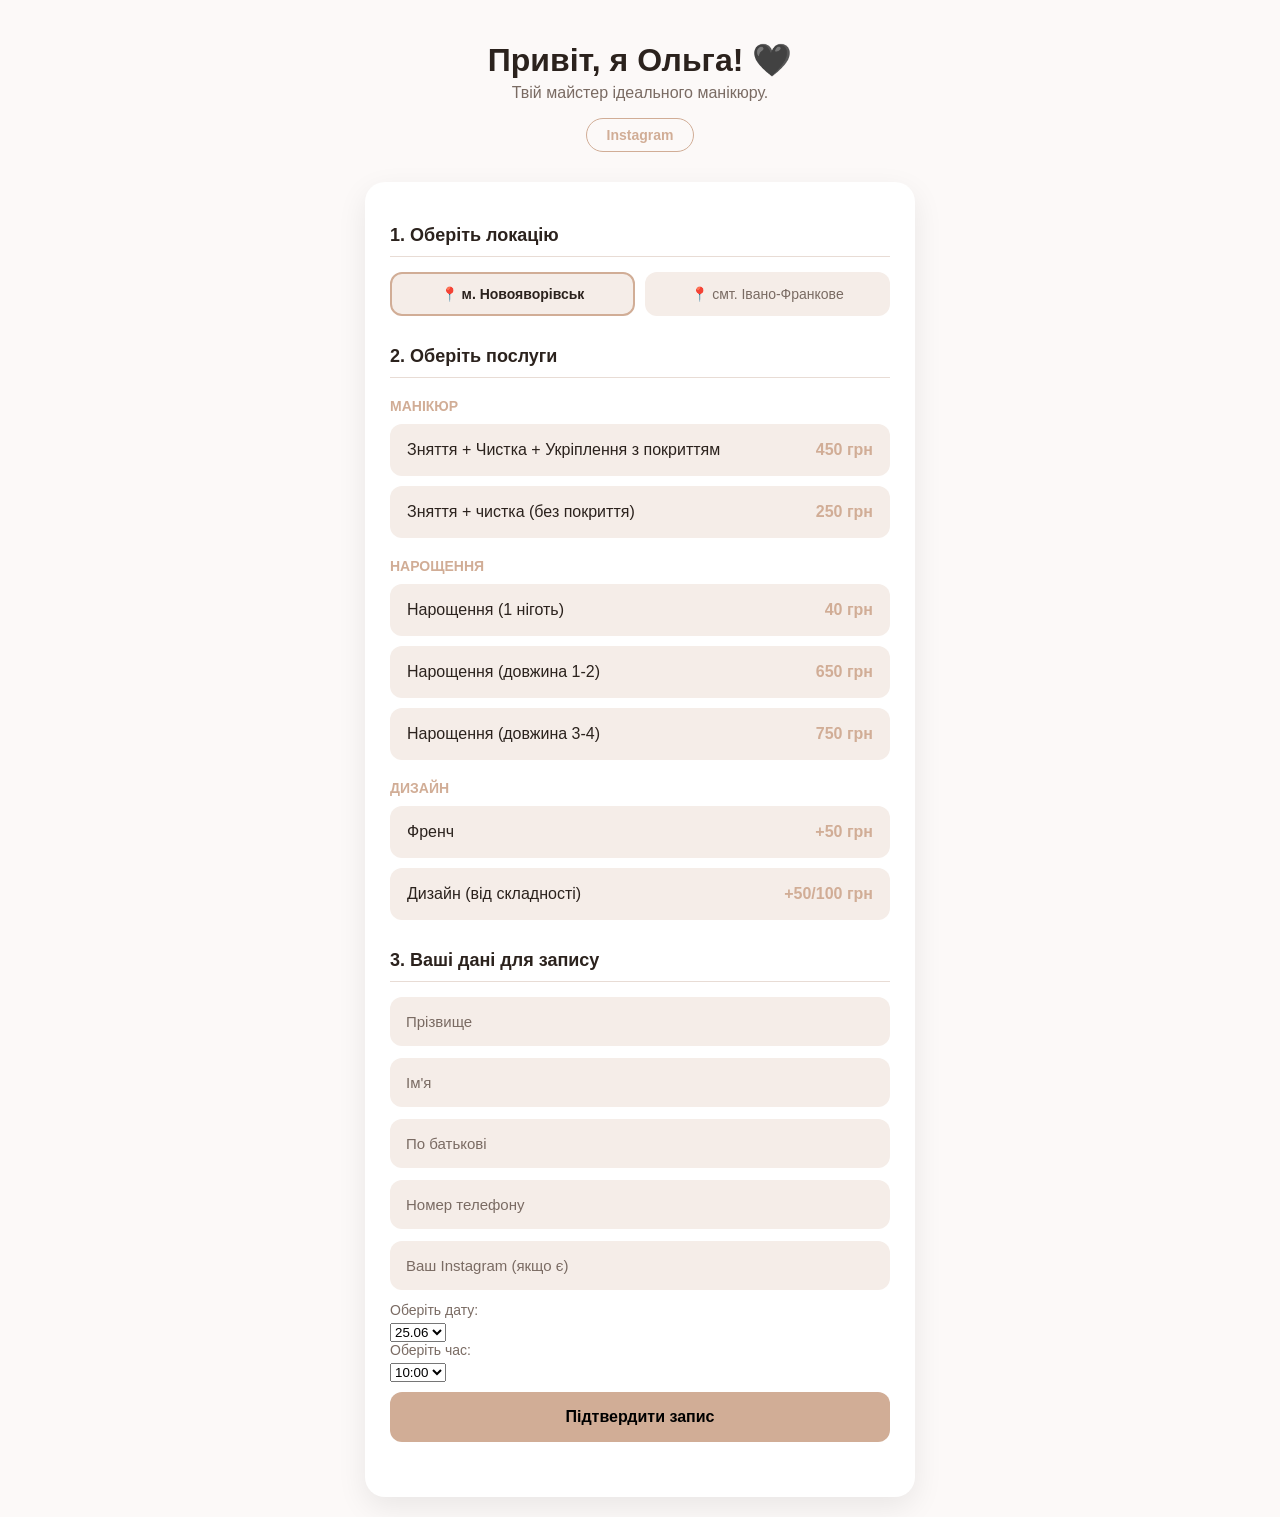
==== index.html @ 77cfbae9 "оновлення сайту та адмінки" ====
<!DOCTYPE html>
<html lang="uk">
<head>
    <meta charset="UTF-8">
    <meta name="viewport" content="width=device-width, initial-scale=1.0">
    <title>RIZHKO_NAILS | Студія манікюру</title>
    <link rel="stylesheet" href="style.css">
    <!-- EasyWeek Booking Software: https://easyweek.com.ua -->
<script src="https://booking.easyweek.com.ua/widget.js"></script>
</head>
<body>

    <header>
        <h1>Привіт, я Ольга! 🖤</h1>
        <p>Твій майстер ідеального манікюру.</p>
        <a href="https://www.instagram.com/rizhko_nails_/" target="_blank">Instagram</a>
    </header>

    <section class="widget-container">
  
        <form name="booking" method="POST" data-netlify="true">

            <div class="step-block">
                <h3>1. Оберіть локацію</h3>
                <div class="city-selector">
                    <label class="city-card">
                        <input type="radio" name="city" value="Новояворівськ" checked>
                        <div class="city-content">📍 м. Новояворівськ</div>
                    </label>
                    <label class="city-card">
                        <input type="radio" name="city" value="Івано-Франкове">
                        <div class="city-content">📍 смт. Івано-Франкове</div>
                    </label>
                </div>
            </div>

            <div class="step-block">
                <h3>2. Оберіть послуги</h3>
                
                <h4 class="category-title">Манікюр</h4>
                
                <label class="service-label">
                    <input type="checkbox" name="services" value="Манікюр з покриттям (450 грн)">
                    <div class="service-card">
                        <span class="service-name">Зняття + Чистка + Укріплення з покриттям</span>
                        <span class="service-price">450 грн</span>
                    </div>
                </label>

                <label class="service-label">
                    <input type="checkbox" name="services" value="Чистка без покриття (250 грн)">
                    <div class="service-card">
                        <span class="service-name">Зняття + чистка (без покриття)</span>
                        <span class="service-price">250 грн</span>
                    </div>
                </label>

                <h4 class="category-title">Нарощення</h4>
                
                <label class="service-label">
                    <input type="checkbox" name="services" value="Нарощення 1 ніготь (40 грн)">
                    <div class="service-card">
                        <span class="service-name">Нарощення (1 ніготь)</span>
                        <span class="service-price">40 грн</span>
                    </div>
                </label>

                <label class="service-label">
                    <input type="checkbox" name="services" value="Нарощення довжина 1-2 (650 грн)">
                    <div class="service-card">
                        <span class="service-name">Нарощення (довжина 1-2)</span>
                        <span class="service-price">650 грн</span>
                    </div>
                </label>

                <label class="service-label">
                    <input type="checkbox" name="services" value="Нарощення довжина 3-4 (750 грн)">
                    <div class="service-card">
                        <span class="service-name">Нарощення (довжина 3-4)</span>
                        <span class="service-price">750 грн</span>
                    </div>
                </label>

                <h4 class="category-title">Дизайн</h4>
                
                <label class="service-label">
                    <input type="checkbox" name="services" value="Френч (+50 грн)">
                    <div class="service-card">
                        <span class="service-name">Френч</span>
                        <span class="service-price">+50 грн</span>
                    </div>
                </label>

                <label class="service-label">
                    <input type="checkbox" name="services" value="Дизайн (+50/100 грн)">
                    <div class="service-card">
                        <span class="service-name">Дизайн (від складності)</span>
                        <span class="service-price">+50/100 грн</span>
                    </div>
                </label>
            </div>

            <div class="step-block">
                <h3>3. Ваші дані для запису</h3>
                
                <input type="text" name="surname" placeholder="Прізвище" required>
                <input type="text" name="name" placeholder="Ім'я" required>
                <input type="text" name="patronymic" placeholder="По батькові" required>
                <input type="tel" name="phone" placeholder="Номер телефону" required>
                <input type="text" name="instagram" placeholder="Ваш Instagram (якщо є)">

                <label class="date-label">Оберіть дату:</label>
                 <select name="date" id="date-select" required>
                  <option value="">Завантаження дат...</option>
                 </select>

                <label class="date-label">Оберіть час:</label>
                 <select name="time" id="time-select" required>
                  <option value="">Спочатку оберіть місто...</option>
                 </select>    

                <button type="submit">Підтвердити запис</button>
            </div>

        </form>
    </section>

    <div id="success-modal" class="modal-overlay">
        <div class="modal-box">
            <h3>Дякую за запис! 🖤</h3>
            <p>Я отримала ваші дані. Зв'яжуся з вами найближчим часом для підтвердження!</p>
            <button type="button" class="close-btn" onclick="closeModal()">Супер, чекаю</button>
        </div>
    </div>

        <script>
    // Завантаження даних
    fetch('content.json')
        .then(response => response.json())
        .then(data => {
            const cityInputs = document.querySelectorAll('input[name="city"]');
            const dateSelect = document.getElementById('date-select');
            const timeSelect = document.getElementById('time-select');

            function updateSchedule() {
                const selectedCity = document.querySelector('input[name="city"]:checked').value;
                const cityKey = (selectedCity === "Новояворівськ") ? 'novoyavorivsk' : 'ivano_frankove';
                const schedule = data[cityKey];

                dateSelect.innerHTML = schedule.dates.map(d => `<option value="${d}">${d}</option>`).join('');
                timeSelect.innerHTML = schedule.hours.map(h => `<option value="${h}">${h}</option>`).join('');
            }

            cityInputs.forEach(input => input.addEventListener('change', updateSchedule));
            updateSchedule();
        });

    const form = document.forms["booking"];
    const modal = document.getElementById("success-modal");

    form.addEventListener("submit", function(event) {
        event.preventDefault(); 
        fetch("/", {
            method: "POST",
            headers: { "Content-Type": "application/x-www-form-urlencoded" },
            body: new URLSearchParams(new FormData(form)).toString()
        }).then(() => {
            modal.style.display = "flex"; 
            form.reset(); 
        });
    });

    function closeModal() {
        modal.style.display = "none";
    }
</script>

</body>
</html>
---- style.css ----
/*Автоматична зміна теми*/
:root {
    --bg-color: #fcf9f8;
    --text-color: #2b221d;
    --card-bg: #ffffff;
    --element-bg: #f5ede8;
    --border-color: #e8dcd5;
    --text-muted: #7a6b63;
    --accent-color: #d1ad96;
}

@media (prefers-color-scheme: dark) {
    :root {
        --bg-color: #121212;
        --text-color: #f5f5f5;
        --card-bg: #1a1a1a;
        --element-bg: #2a2a2a;
        --accent-color: #d1ad96;
        --border-color: #333333;
        --text-muted: #a0a0a0;
    }
}



body {
    font-family: 'Segoe UI', Tahoma, Geneva, Verdana, sans-serif;
    background-color: var(--bg-color);
    color: var(--text-color);
    margin: 0;
    padding: 20px;
    transition: background-color 0.4s, color 0.4s;
}

header {
    text-align: center;
    margin-bottom: 30px;
}

header h1 {
    color: var(--text-color);
    margin-bottom: 5px;
}

header p {
    color: var(--text-muted);
    margin-top: 0;
}

header a {
    display: inline-block;
    background-color: transparent;
    color: var(--accent-color);
    text-decoration: none;
    padding: 8px 20px;
    border-radius: 20px;
    border: 1px solid var(--accent-color);
    font-size: 14px;
    font-weight: bold;
    transition: 0.3s;
}

header a:hover {
    background-color: var(--accent-color);
    color: #000000;
}


.widget-container {
    background-color: var(--card-bg);
    max-width: 500px;
    margin: 0 auto;
    border-radius: 20px;
    padding: 25px;
    box-shadow: 0 10px 30px rgba(0, 0, 0, 0.08);
    transition: background-color 0.4s;
}

.step-block {
    margin-bottom: 30px;
}

h3 {
    color: var(--text-color);
    font-size: 18px;
    margin-bottom: 15px;
    border-bottom: 1px solid var(--border-color);
    padding-bottom: 10px;
}

.city-selector {
    display: flex;
    gap: 10px;
}

.city-card {
    flex: 1;
    cursor: pointer;
}

.city-card input {
    display: none;
}

.city-content {
    background-color: var(--element-bg);
    color: var(--text-muted);
    padding: 12px;
    border-radius: 12px;
    text-align: center;
    font-size: 14px;
    border: 2px solid transparent;
    transition: 0.3s;
}

.city-card input:checked + .city-content {
    border-color: var(--accent-color);
    color: var(--text-color);
    font-weight: bold;
}

.category-title {
    color: var(--accent-color);
    font-size: 14px;
    text-transform: uppercase;
    margin-bottom: 10px;
    margin-top: 20px;
}

.service-label {
    display: block;
    cursor: pointer;
    margin-bottom: 10px;
}

.service-label input {
    display: none; 
}

.service-label:hover .service-card {
    opacity: 0.8;
}

.service-label input:checked + .service-card {
    border-color: var(--accent-color);
    background-color: transparent; 
}

.service-card {
    display: flex;
    justify-content: space-between;
    background-color: var(--element-bg);
    padding: 15px;
    border-radius: 12px;
    margin-bottom: 10px;
    transition: 0.3s;
    border: 2px solid transparent;
}

.service-name {
    font-weight: 500;
}

.service-price {
    color: var(--accent-color);
    font-weight: bold;
}


input[type="text"], input[type="tel"], input[type="date"] {
    width: 100%;
    padding: 15px;
    margin-bottom: 12px;
    background-color: var(--element-bg);
    color: var(--text-color);
    border: 1px solid transparent;
    border-radius: 12px;
    box-sizing: border-box;
    font-size: 15px;
    font-family: inherit;
    transition: 0.3s;
}

input::placeholder {
    color: var(--text-muted);
}

input:focus {
    outline: none;
    border: 1px solid var(--accent-color);
}

.date-label {
    display: block;
    margin-bottom: 5px;
    color: var(--text-muted);
    font-size: 14px;
}

button {
    background-color: var(--accent-color);
    color: #000000;
    border: none;
    padding: 16px;
    width: 100%;
    border-radius: 12px;
    font-size: 16px;
    font-weight: bold;
    cursor: pointer;
    margin-top: 10px;
    transition: 0.3s;
}

button:hover {
    opacity: 0.8;
}

/*Спливаюче вікно*/
.modal-overlay {
    display: none;
    position: fixed;
    top: 0; left: 0; width: 100%; height: 100%;
    background-color: rgba(0, 0, 0, 0.8);
    z-index: 1000;
    justify-content: center;
    align-items: center;
}

.modal-box {
    background-color: var(--card-bg);
    padding: 30px;
    border-radius: 20px;
    text-align: center;
    max-width: 320px;
    box-shadow: 0 10px 40px rgba(0, 0, 0, 0.5);
    border: 1px solid var(--accent-color);
}

.modal-box h3 {
    border-bottom: none;
    margin-bottom: 10px;
    margin-top: 0;
}

.modal-box p {
    color: var(--text-muted);
    font-size: 15px;
    margin-bottom: 25px;
}

.close-btn {
    background-color: transparent;
    color: var(--text-color);
    border: 1px solid var(--text-muted);
    padding: 12px;
}

.close-btn:hover {
    border-color: var(--accent-color);
    color: var(--accent-color);
    background-color: transparent;
}
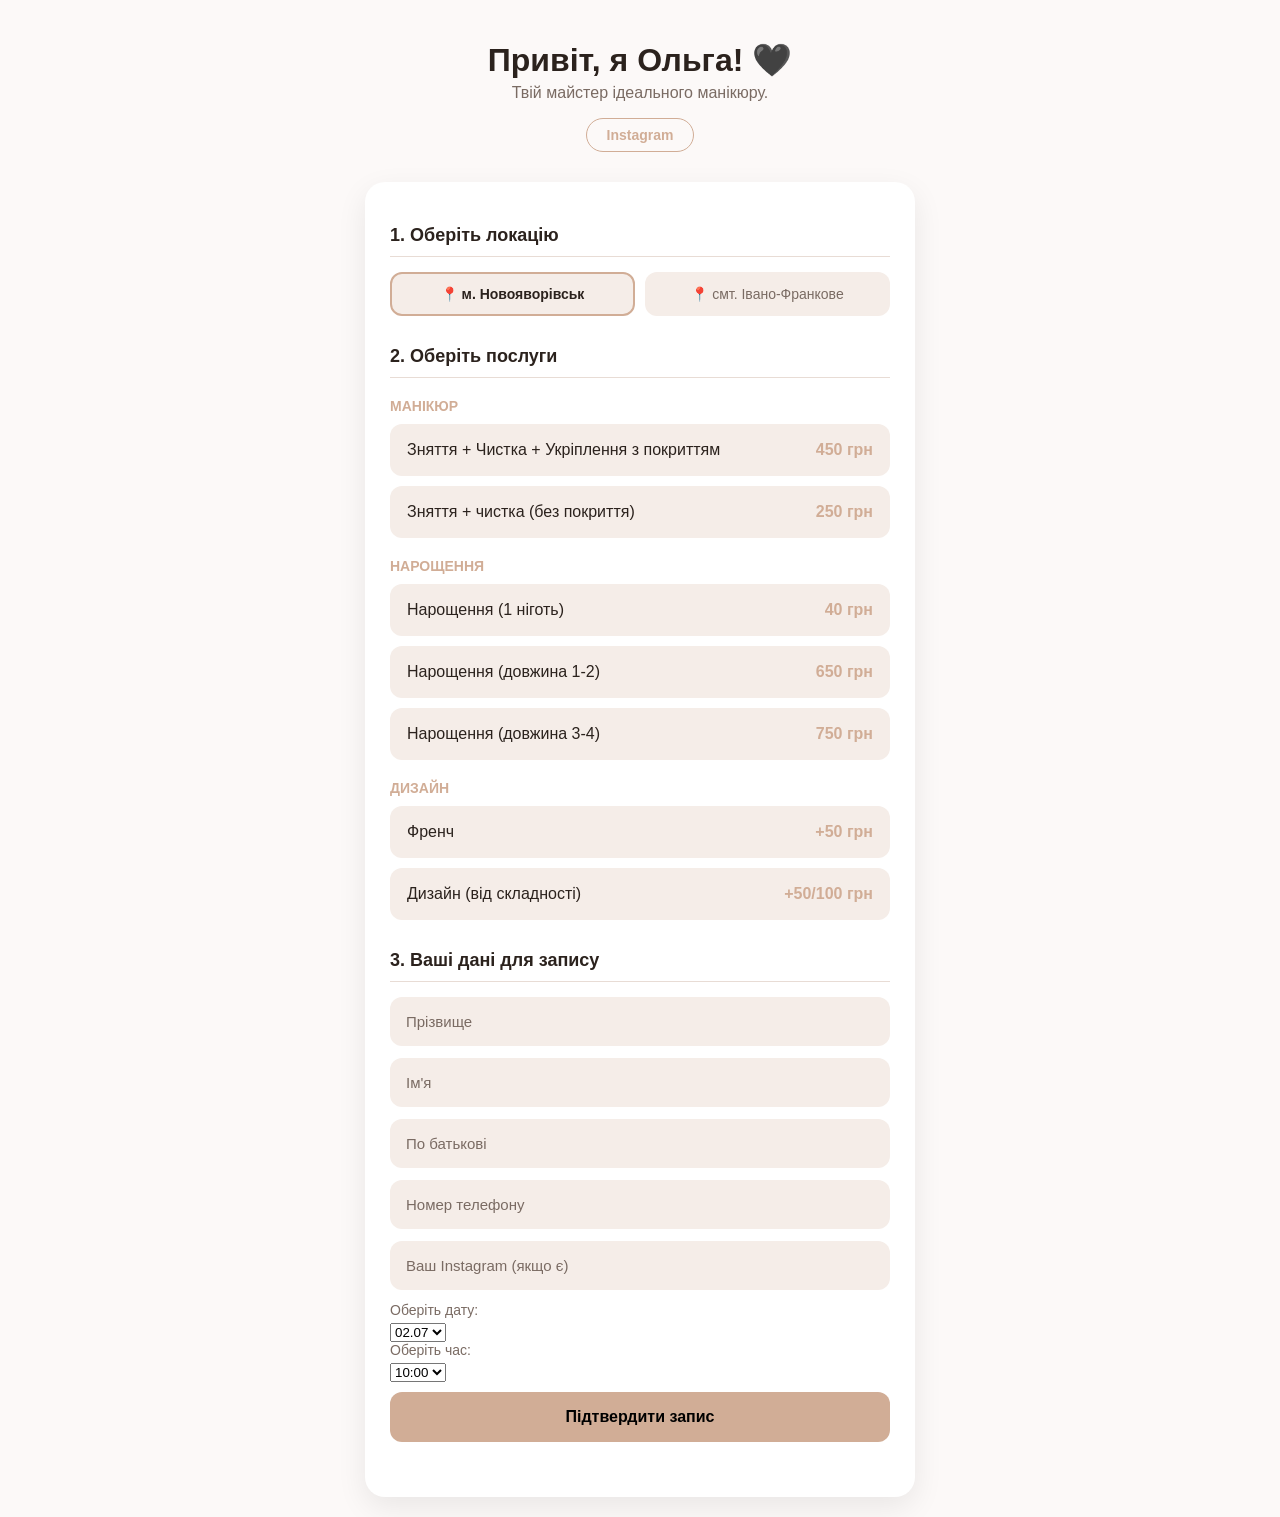
==== commit 1b7940ed: "fix netlify form for javascript" ====
--- a/index.html
+++ b/index.html
@@ -6,7 +6,7 @@
     <title>RIZHKO_NAILS | Студія манікюру</title>
     <link rel="stylesheet" href="style.css">
     <!-- EasyWeek Booking Software: https://easyweek.com.ua -->
-<script src="https://booking.easyweek.com.ua/widget.js"></script>
+    <script src="https://identity.netlify.com/v1/netlify-identity-widget.js"></script>
 </head>
 <body>
 
@@ -19,6 +19,7 @@
     <section class="widget-container">
   
         <form name="booking" method="POST" data-netlify="true">
+            <input type="hidden" name="form-name" value="booking" />
 
             <div class="step-block">
                 <h3>1. Оберіть локацію</h3>
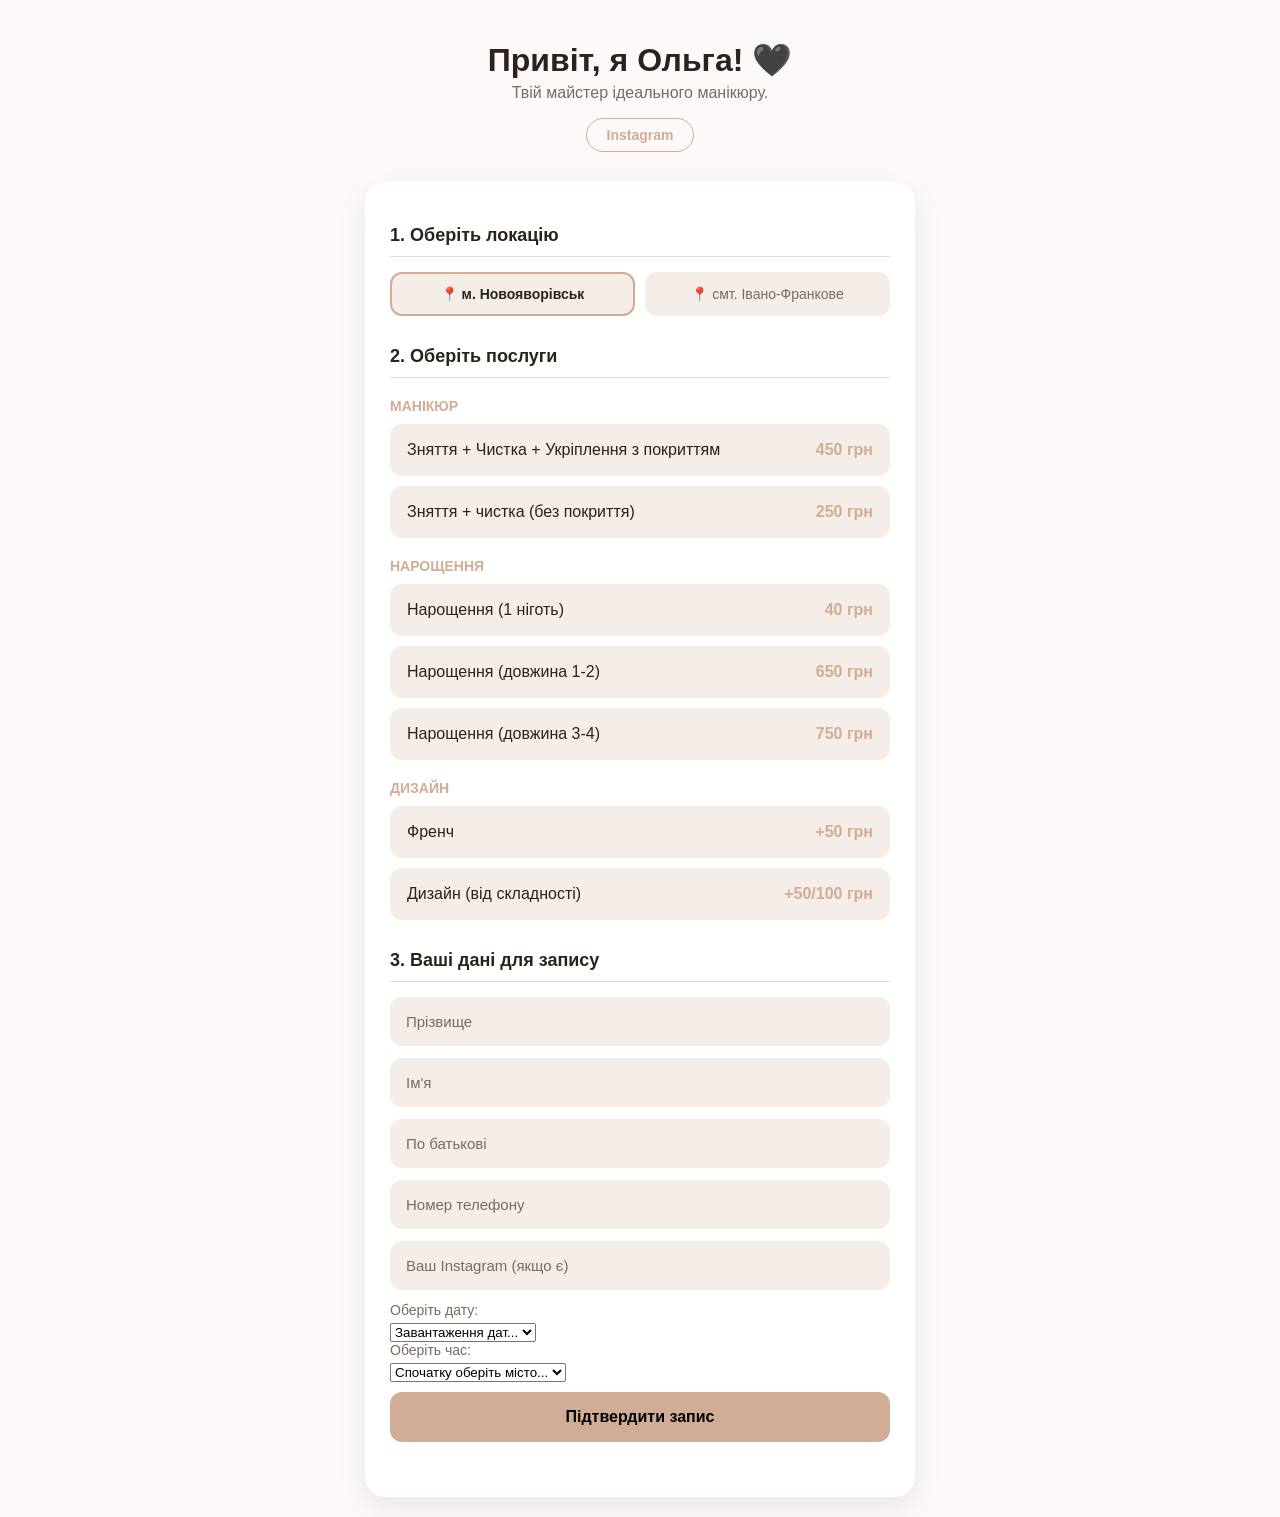
==== commit 50e619fc: "update schedule logic" ====
--- a/index.html
+++ b/index.html
@@ -135,7 +135,7 @@
     </div>
 
         <script>
-    // Завантаження даних
+            // Завантаження даних
     fetch('content.json')
         .then(response => response.json())
         .then(data => {
@@ -143,17 +143,55 @@
             const dateSelect = document.getElementById('date-select');
             const timeSelect = document.getElementById('time-select');
 
-            function updateSchedule() {
+            // Функція оновлення дат при виборі міста
+            function updateDates() {
                 const selectedCity = document.querySelector('input[name="city"]:checked').value;
                 const cityKey = (selectedCity === "Новояворівськ") ? 'novoyavorivsk' : 'ivano_frankove';
-                const schedule = data[cityKey];
-
-                dateSelect.innerHTML = schedule.dates.map(d => `<option value="${d}">${d}</option>`).join('');
-                timeSelect.innerHTML = schedule.hours.map(h => `<option value="${h}">${h}</option>`).join('');
+                const schedule = data[cityKey] || []; 
+
+                if (schedule.length === 0) {
+                    dateSelect.innerHTML = '<option value="">Немає вільних дат</option>';
+                    timeSelect.innerHTML = '<option value="">-</option>';
+                    return;
+                }
+
+                // Заповнюємо список дат
+                dateSelect.innerHTML = '<option value="">Оберіть дату...</option>' + 
+                    schedule.map(day => `<option value="${day.date}">${day.date}</option>`).join('');
+                
+                // Очищаємо години, поки не обрана конкретна дата
+                timeSelect.innerHTML = '<option value="">Спочатку оберіть дату...</option>';
             }
 
-            cityInputs.forEach(input => input.addEventListener('change', updateSchedule));
-            updateSchedule();
+            // Функція оновлення годин при виборі дати
+            function updateTimes() {
+                const selectedCity = document.querySelector('input[name="city"]:checked').value;
+                const cityKey = (selectedCity === "Новояворівськ") ? 'novoyavorivsk' : 'ivano_frankove';
+                const schedule = data[cityKey] || [];
+                const selectedDate = dateSelect.value;
+
+                if (!selectedDate) {
+                    timeSelect.innerHTML = '<option value="">Спочатку оберіть дату...</option>';
+                    return;
+                }
+
+                // Шукаємо години для обраної дати
+                const selectedDay = schedule.find(day => day.date === selectedDate);
+                
+                if (selectedDay && selectedDay.hours && selectedDay.hours.length > 0) {
+                    timeSelect.innerHTML = '<option value="">Оберіть час...</option>' + 
+                        selectedDay.hours.map(h => `<option value="${h}">${h}</option>`).join('');
+                } else {
+                    timeSelect.innerHTML = '<option value="">Немає вільних годин</option>';
+                }
+            }
+
+            // Додаємо слухачів подій
+            cityInputs.forEach(input => input.addEventListener('change', updateDates));
+            dateSelect.addEventListener('change', updateTimes);
+            
+            // Запускаємо при першому завантаженні
+            updateDates();
         });
 
     const form = document.forms["booking"];
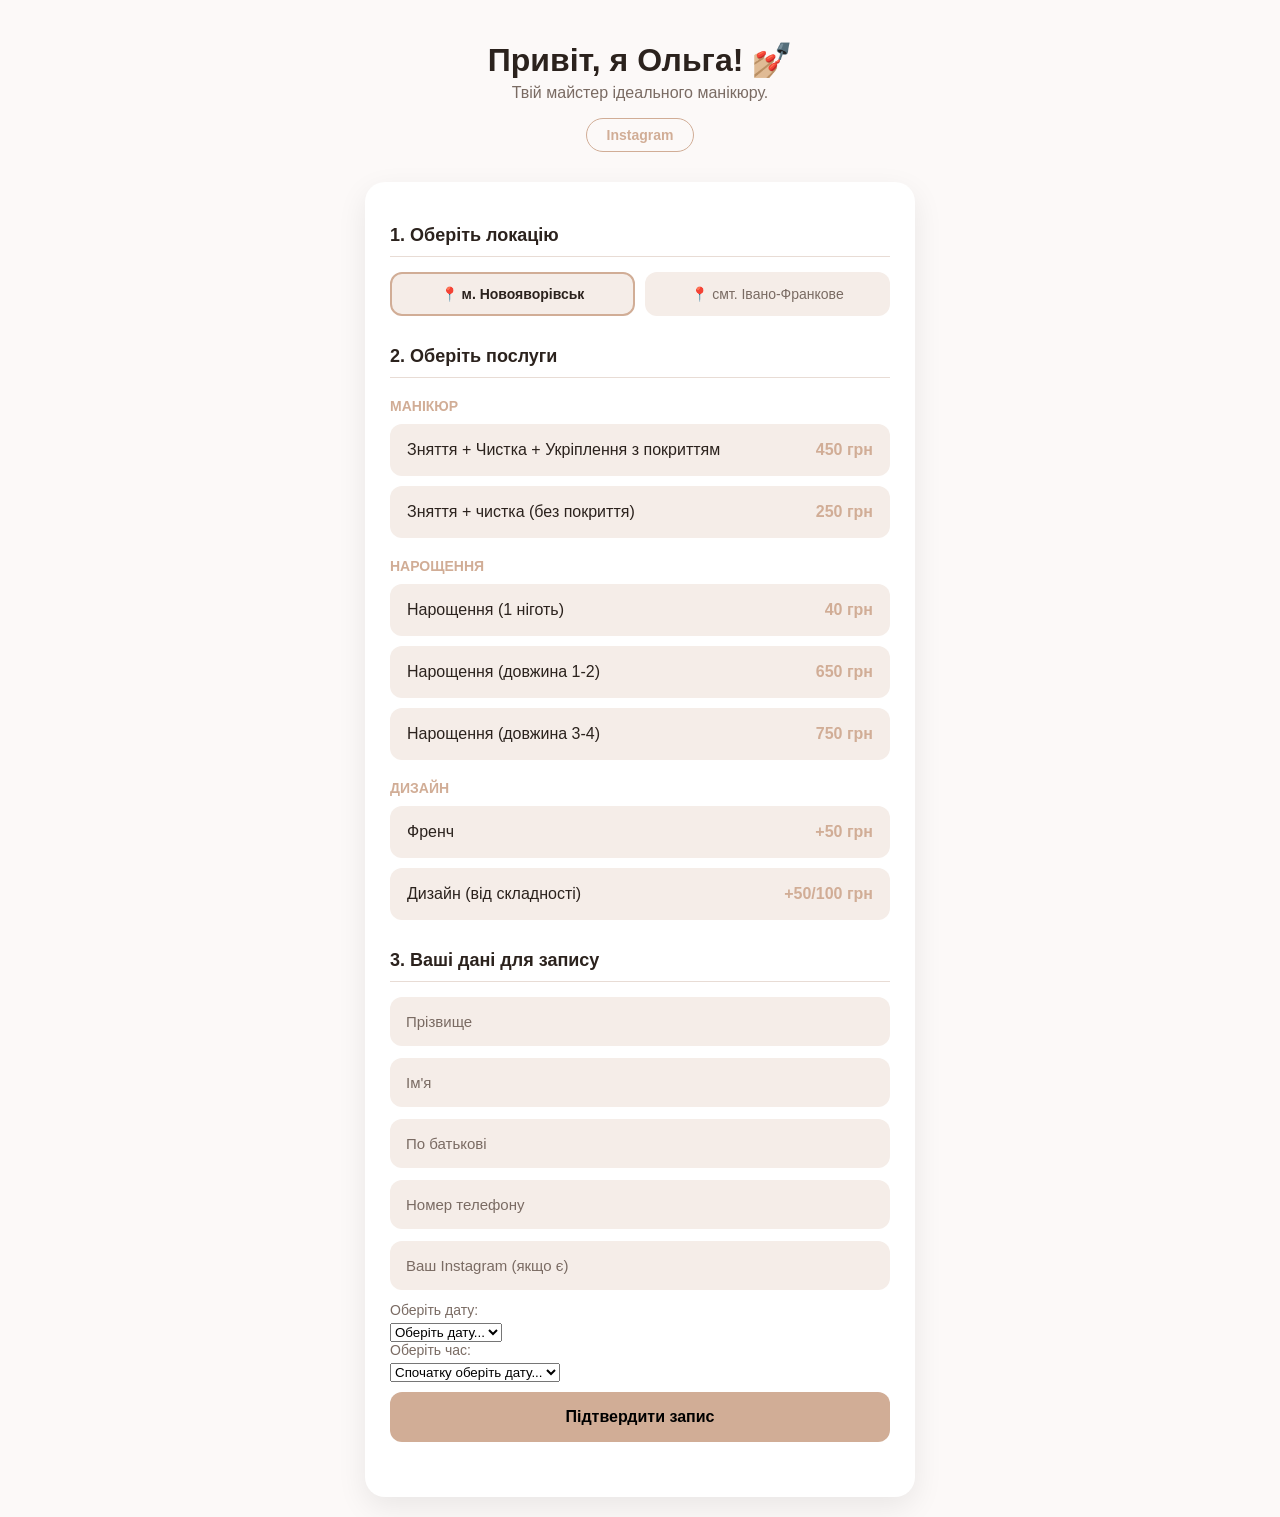
==== commit 1e05fdd9: "add emojis" ====
--- a/index.html
+++ b/index.html
@@ -11,7 +11,7 @@
 <body>
 
     <header>
-        <h1>Привіт, я Ольга! 🖤</h1>
+        <h1>Привіт, я Ольга! 💅🏼</h1>
         <p>Твій майстер ідеального манікюру.</p>
         <a href="https://www.instagram.com/rizhko_nails_/" target="_blank">Instagram</a>
     </header>
